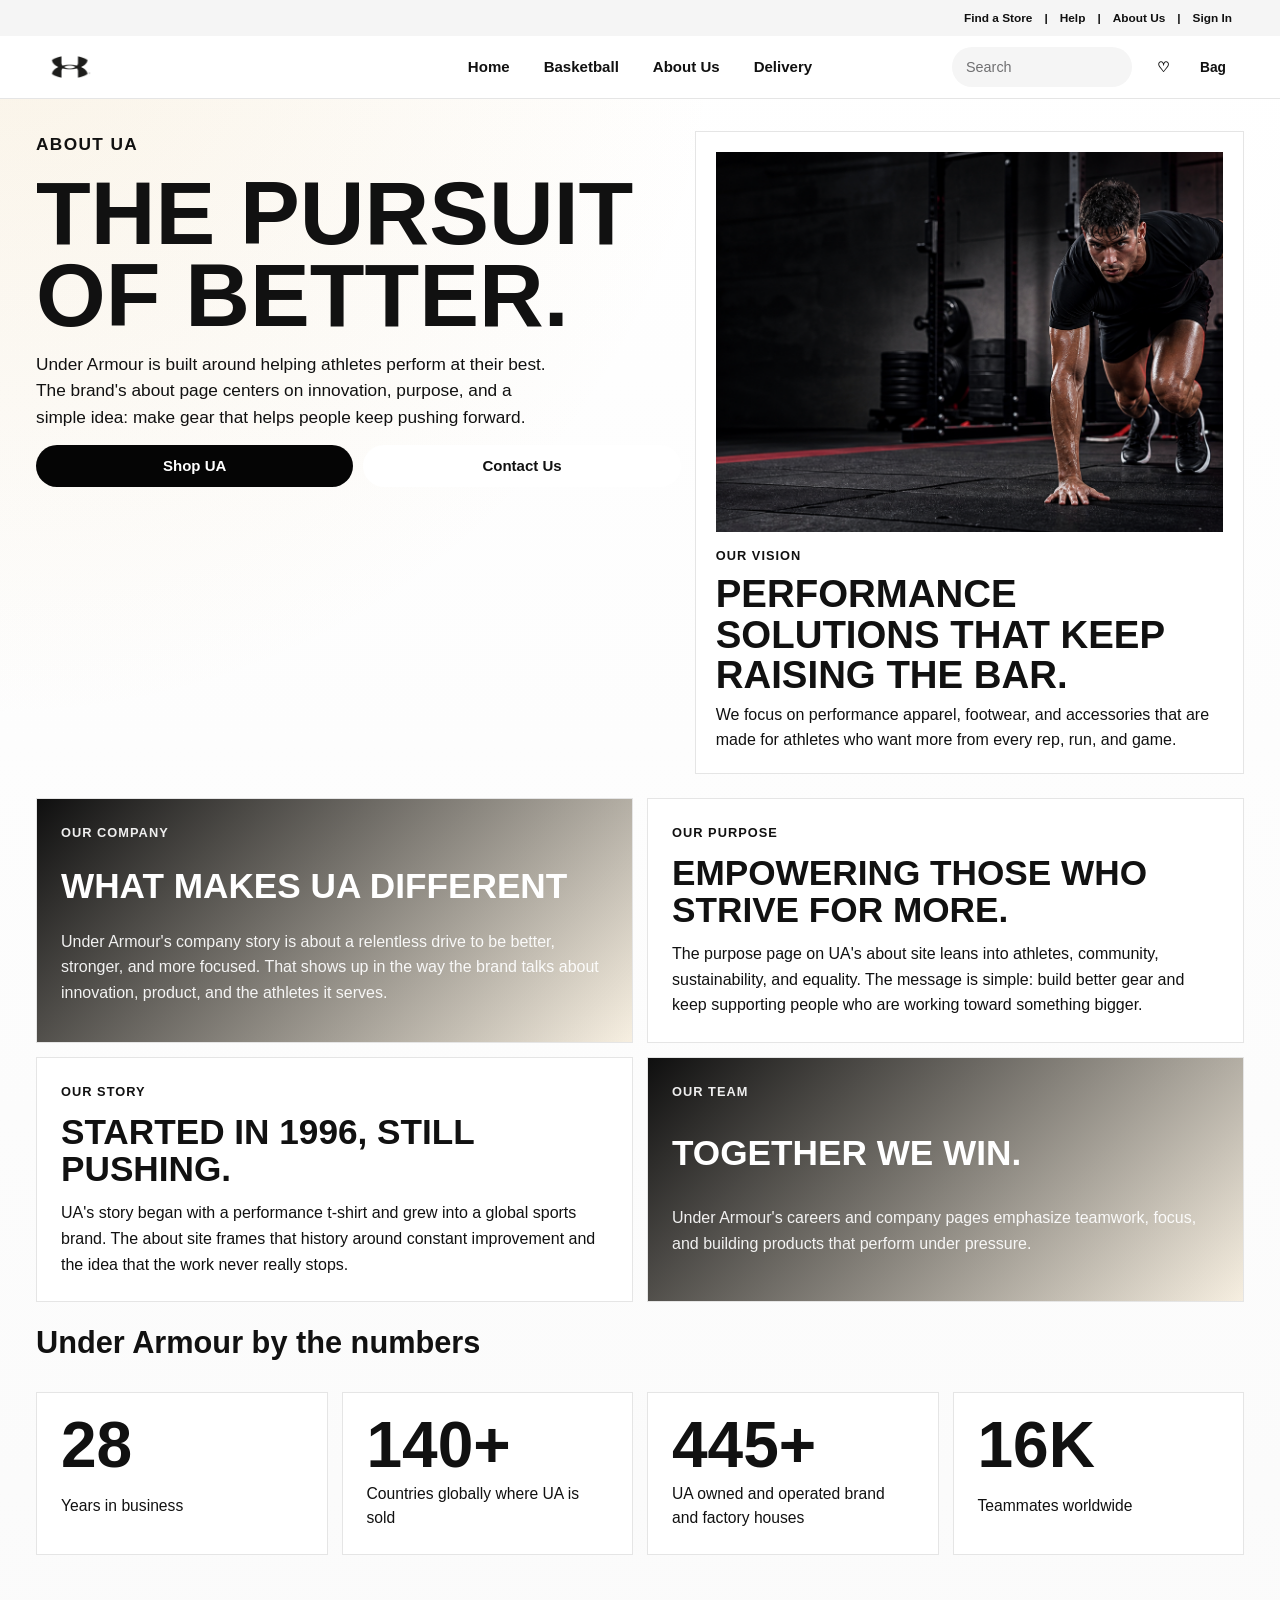
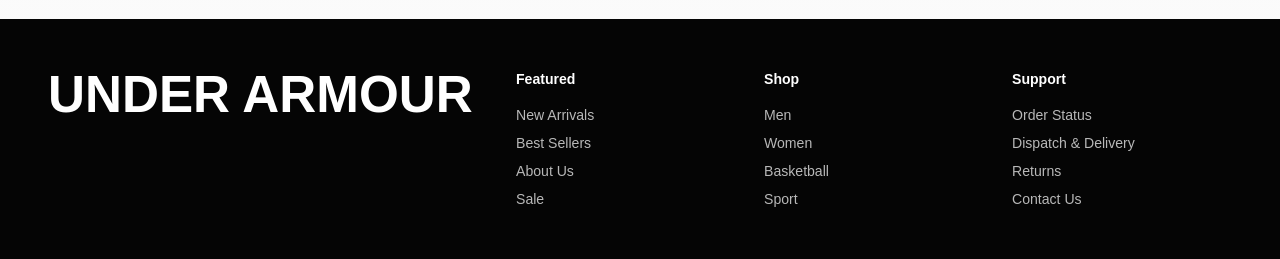
==== about.html @ 401d5ecb "Add About Us page" ====
<!DOCTYPE html>
<html lang="en">
  <head>
    <meta charset="UTF-8" />
    <meta name="viewport" content="width=device-width, initial-scale=1.0" />
    <title>About Us | Under Armour</title>
    <link rel="stylesheet" href="styles.css" />
  </head>
  <body class="utility-page">
    <header class="site-header">
      <div class="utility-bar" aria-label="Utility navigation">
        <a href="store.html">Find a Store</a>
        <span aria-hidden="true">|</span>
        <a href="support.html#help">Help</a>
        <span aria-hidden="true">|</span>
        <a href="about.html">About Us</a>
        <span aria-hidden="true">|</span>
        <a href="account.html#signin">Sign In</a>
      </div>

      <div class="main-nav">
        <a class="brand" href="index.html" aria-label="Under Armour home">
          <img class="brand-mark" src="assets/under-armour-logo.png" alt="Under Armour" />
        </a>

        <nav class="nav-links" aria-label="Primary navigation">
          <a href="index.html">Home</a>
          <a href="curry-12-team.html">Basketball</a>
          <a href="about.html">About Us</a>
          <a href="delivery.html">Delivery</a>
        </nav>

        <div class="nav-actions">
          <label class="search-pill">
            <span aria-hidden="true">Search</span>
            <input type="search" aria-label="Search products" />
          </label>
          <a class="icon-link" href="bag.html#wishlist" aria-label="Wishlist">&#9825;</a>
          <a class="icon-link" href="bag.html#bag" aria-label="Bag">Bag</a>
        </div>
      </div>
    </header>

    <main class="utility-page-main about-page-main">
      <section class="about-hero">
        <div class="utility-copy">
          <p class="product-kicker">About UA</p>
          <h1>The pursuit of better.</h1>
          <p>
            Under Armour is built around helping athletes perform at their best.
            The brand's about page centers on innovation, purpose, and a simple
            idea: make gear that helps people keep pushing forward.
          </p>
          <div class="utility-actions">
            <a class="button button-dark" href="index.html">Shop UA</a>
            <a class="button button-light" href="support.html#contact">Contact Us</a>
          </div>
        </div>

        <aside class="about-hero-panel">
          <img
            src="assets/hero-training.png"
            alt="Under Armour training gear"
          />
          <div class="about-hero-copy">
            <p class="product-kicker">Our vision</p>
            <h2>Performance solutions that keep raising the bar.</h2>
            <p>
              We focus on performance apparel, footwear, and accessories that are
              made for athletes who want more from every rep, run, and game.
            </p>
          </div>
        </aside>
      </section>

      <section class="about-section-grid" aria-label="About Under Armour sections">
        <article class="about-card about-card-dark">
          <p class="product-kicker">Our company</p>
          <h2>What makes UA different</h2>
          <p>
            Under Armour's company story is about a relentless drive to be better,
            stronger, and more focused. That shows up in the way the brand talks
            about innovation, product, and the athletes it serves.
          </p>
        </article>

        <article class="about-card">
          <p class="product-kicker">Our purpose</p>
          <h2>Empowering those who strive for more.</h2>
          <p>
            The purpose page on UA's about site leans into athletes, community,
            sustainability, and equality. The message is simple: build better gear
            and keep supporting people who are working toward something bigger.
          </p>
        </article>

        <article class="about-card">
          <p class="product-kicker">Our story</p>
          <h2>Started in 1996, still pushing.</h2>
          <p>
            UA's story began with a performance t-shirt and grew into a global
            sports brand. The about site frames that history around constant
            improvement and the idea that the work never really stops.
          </p>
        </article>

        <article class="about-card about-card-dark">
          <p class="product-kicker">Our team</p>
          <h2>Together we win.</h2>
          <p>
            Under Armour's careers and company pages emphasize teamwork, focus,
            and building products that perform under pressure.
          </p>
        </article>
      </section>

      <section class="about-stats" aria-labelledby="about-stats-title">
        <div class="section-heading">
          <h2 id="about-stats-title">Under Armour by the numbers</h2>
        </div>

        <div class="about-stats-grid">
          <article class="about-stat">
            <strong>28</strong>
            <span>Years in business</span>
          </article>
          <article class="about-stat">
            <strong>140+</strong>
            <span>Countries globally where UA is sold</span>
          </article>
          <article class="about-stat">
            <strong>445+</strong>
            <span>UA owned and operated brand and factory houses</span>
          </article>
          <article class="about-stat">
            <strong>16K</strong>
            <span>Teammates worldwide</span>
          </article>
        </div>
      </section>
    </main>

    <footer class="site-footer" id="sale">
      <div>
        <h2>Under Armour</h2>
      </div>

      <nav aria-label="Footer featured links">
        <h3>Featured</h3>
        <a href="index.html#new">New Arrivals</a>
        <a href="index.html#gear">Best Sellers</a>
        <a href="about.html">About Us</a>
        <a href="index.html#sale">Sale</a>
      </nav>

      <nav aria-label="Footer shopping links">
        <h3>Shop</h3>
        <a href="index.html#men">Men</a>
        <a href="index.html#women">Women</a>
        <a href="curry-12-team.html">Basketball</a>
        <a href="index.html#sport">Sport</a>
      </nav>

      <nav aria-label="Footer support links">
        <h3>Support</h3>
        <a href="support.html#order-status">Order Status</a>
        <a href="delivery.html">Dispatch & Delivery</a>
        <a href="support.html#returns">Returns</a>
        <a href="support.html#contact">Contact Us</a>
      </nav>
    </footer>

    <script src="site.js"></script>
  </body>
</html>
---- styles.css ----
:root {
  --black: #050505;
  --ink: #111111;
  --muted: #707072;
  --light: #f5f5f5;
  --line: #e5e5e5;
  --white: #ffffff;
  --red: #d71920;
  --blue: #2654c9;
  --green: #16805a;
  --gold: #d7a13c;
}

* {
  box-sizing: border-box;
}

html {
  scroll-behavior: smooth;
}

body {
  margin: 0;
  color: var(--ink);
  background: var(--white);
  font-family: Arial, Helvetica, sans-serif;
}

body.product-page {
  background: #fbfbfb;
}

body.utility-page {
  background:
    radial-gradient(circle at top left, rgba(215, 161, 60, 0.12), transparent 32%),
    linear-gradient(180deg, #ffffff 0%, #fafafa 100%);
}

body.event-page {
  background:
    radial-gradient(circle at top right, rgba(217, 23, 32, 0.22), transparent 34%),
    linear-gradient(180deg, #111111 0%, #050505 100%);
}

body.event-page.contest-transitioning {
  background: #050505;
}

a {
  color: inherit;
  text-decoration: none;
}

.site-header {
  position: sticky;
  top: 0;
  z-index: 50;
  background: var(--white);
}

.utility-bar {
  display: flex;
  justify-content: flex-end;
  gap: 12px;
  min-height: 36px;
  padding: 0 clamp(18px, 4vw, 48px);
  align-items: center;
  background: var(--light);
  font-size: 0.74rem;
  font-weight: 700;
}

.main-nav {
  display: grid;
  grid-template-columns: 1fr auto 1fr;
  align-items: center;
  min-height: 62px;
  padding: 0 clamp(18px, 4vw, 48px);
  border-bottom: 1px solid var(--line);
}

.brand {
  justify-self: start;
  display: inline-flex;
}

.brand-mark {
  width: 46px;
  height: 46px;
  display: block;
  object-fit: contain;
}

.nav-links {
  display: flex;
  justify-content: center;
  gap: clamp(18px, 3vw, 34px);
  font-size: 0.94rem;
  font-weight: 800;
}

.nav-links a {
  display: inline-flex;
  align-items: center;
  min-height: 62px;
  border-bottom: 2px solid transparent;
}

.nav-links a:hover {
  border-color: var(--black);
}

.nav-actions {
  justify-self: end;
  display: flex;
  align-items: center;
  gap: 12px;
}

.search-pill {
  display: flex;
  align-items: center;
  gap: 8px;
  width: 180px;
  min-height: 40px;
  padding: 0 14px;
  color: var(--muted);
  background: var(--light);
  border-radius: 999px;
  font-size: 0.9rem;
}

.search-pill input {
  width: 100%;
  min-width: 0;
  border: 0;
  outline: 0;
  background: transparent;
}

.icon-link {
  display: inline-grid;
  place-items: center;
  min-width: 38px;
  height: 38px;
  border-radius: 999px;
  font-size: 0.86rem;
  font-weight: 800;
}

.icon-link:hover,
.search-pill:hover {
  background: #e8e8e8;
}

.promo-strip {
  display: grid;
  place-items: center;
  gap: 4px;
  min-height: 70px;
  padding: 12px 18px;
  text-align: center;
  background: var(--light);
}

.promo-strip p {
  margin: 0;
  font-size: 0.98rem;
  font-weight: 800;
}

.promo-strip a {
  font-size: 0.76rem;
  font-weight: 800;
  text-decoration: underline;
  text-underline-offset: 3px;
}

.hero {
  width: min(100% - 72px, 1780px);
  margin: 0 auto;
  background: var(--black);
}

.hero-image {
  position: relative;
  min-height: clamp(440px, 63vw, 780px);
  overflow: hidden;
  background: #050505 url("assets/steph-curry-under-armour.jpg") center / cover;
}

.hero-video {
  display: block;
  width: 100%;
  height: 100%;
  min-height: inherit;
  object-fit: cover;
  object-position: center top;
}

.campaign-copy {
  display: grid;
  justify-items: center;
  gap: 14px;
  max-width: 900px;
  margin: 0 auto;
  padding: 34px 18px 62px;
  text-align: center;
}

.kicker {
  margin: 0;
  font-size: 0.98rem;
  font-weight: 900;
}

.campaign-copy h1 {
  margin: 0;
  font-size: clamp(3.2rem, 9vw, 7.8rem);
  line-height: 0.86;
  letter-spacing: 0;
  text-transform: uppercase;
}

.campaign-copy p:not(.kicker) {
  max-width: 610px;
  margin: 0;
  color: var(--ink);
  font-size: 1.12rem;
  line-height: 1.4;
}

.button-row {
  display: flex;
  flex-wrap: wrap;
  justify-content: center;
  gap: 8px;
  margin-top: 8px;
}

.button {
  display: inline-flex;
  align-items: center;
  justify-content: center;
  min-height: 42px;
  padding: 0 22px;
  border-radius: 999px;
  font-size: 0.94rem;
  font-weight: 800;
  transition: transform 160ms ease, background 160ms ease, color 160ms ease;
}

.button:hover {
  transform: translateY(-1px);
}

.button-dark {
  color: var(--white);
  background: var(--black);
}

.button-dark:hover {
  background: #404040;
}

.button-light {
  color: var(--ink);
  background: var(--white);
}

.button-light:hover {
  background: #dddddd;
}

.feature-section,
.sport-section,
.gear-section {
  width: min(100% - 72px, 1780px);
  margin: 0 auto;
  padding: 22px 0 58px;
}

.section-heading {
  display: flex;
  justify-content: space-between;
  align-items: end;
  margin-bottom: 18px;
}

.section-heading h2 {
  margin: 0;
  font-size: clamp(1.45rem, 2.4vw, 2rem);
  line-height: 1.1;
}

.feature-grid {
  display: grid;
  grid-template-columns: repeat(2, minmax(0, 1fr));
  gap: 14px;
}

.feature-card {
  position: relative;
  min-height: clamp(460px, 48vw, 760px);
  overflow: hidden;
  color: var(--white);
  background: var(--black);
}

.feature-media,
.feature-card::after {
  position: absolute;
  inset: 0;
}

.feature-media {
  background-image: url("assets/hero-training.png");
  background-size: cover;
}

.media-training {
  background-image: url("assets/stephen-curry-teamusa-basketball.jpg");
  background-position: 58% center;
}

.media-running {
  background-image: url("assets/made-for-every-move.webp");
  background-position: center top;
  filter: saturate(0.96) contrast(1.04);
}

.feature-card::after {
  content: "";
  background: linear-gradient(0deg, rgba(0, 0, 0, 0.78), rgba(0, 0, 0, 0.08) 62%);
}

.feature-content {
  position: absolute;
  right: 28px;
  bottom: 28px;
  left: 28px;
  z-index: 1;
  display: grid;
  gap: 12px;
  justify-items: start;
}

.feature-content p {
  margin: 0;
  font-size: 1rem;
  font-weight: 800;
}

.feature-content h3 {
  max-width: 11ch;
  margin: 0;
  font-size: clamp(2.6rem, 6vw, 5.8rem);
  line-height: 0.86;
  letter-spacing: 0;
  text-transform: uppercase;
}

.sport-scroller {
  display: grid;
  grid-auto-flow: column;
  grid-auto-columns: minmax(310px, 1fr);
  gap: 14px;
  overflow-x: auto;
  padding-bottom: 8px;
  scroll-snap-type: x mandatory;
}

.sport-card {
  position: relative;
  display: flex;
  align-items: end;
  min-height: 460px;
  padding: 24px;
  overflow: hidden;
  color: var(--white);
  background: var(--black);
  background-size: cover;
  background-position: center;
  scroll-snap-align: start;
}

.sport-card::after {
  content: "";
  position: absolute;
  inset: 0;
  background: linear-gradient(0deg, rgba(0, 0, 0, 0.72), rgba(0, 0, 0, 0.08) 62%);
}

.sport-card span {
  position: relative;
  z-index: 1;
  display: inline-flex;
  min-height: 40px;
  align-items: center;
  padding: 0 18px;
  color: var(--ink);
  background: var(--white);
  border-radius: 999px;
  font-weight: 800;
}

.sport-training {
  background-image: url("assets/under-armour-shirt.jpg");
  background-position: 58% center;
}

.sport-running {
  background-image:
    linear-gradient(135deg, rgba(38, 84, 201, 0.62), rgba(5, 5, 5, 0.18)),
    url("assets/steph-curry-under-armour.jpg");
  background-position: 68% center;
}

.sport-basketball {
  background-image: url("assets/stephen-curry-teamusa-basketball.jpg");
  background-position: 42% center;
}

.gear-grid {
  display: grid;
  grid-template-columns: repeat(3, minmax(0, 1fr));
  gap: 14px;
}

.gear-card {
  display: grid;
  gap: 8px;
}

.gear-card-link {
  display: grid;
  gap: 8px;
  color: inherit;
}

.gear-card-link .gear-visual {
  transition: transform 160ms ease, box-shadow 160ms ease;
}

.gear-card-link:hover .gear-visual {
  transform: translateY(-2px);
  box-shadow: 0 10px 30px rgba(0, 0, 0, 0.08);
}

.gear-card-link:hover h3 {
  color: var(--red);
}

.gear-visual {
  aspect-ratio: 1 / 1.05;
  background: var(--light);
  border-radius: 2px;
}

.visual-shoe {
  background: url("assets/curry-12-team-shoe.jpg") center / contain no-repeat #f0f0f0;
}

.visual-hoodie {
  background: url("assets/under-armour-shirt.jpg") center / contain no-repeat #f7f7f7;
}

.visual-backpack {
  background: url("https://underarmour.scene7.com/is/image/Underarmour/6005747-418_SLF_SL?rp=standard-0pad%7Cpdp&qlt=85&bgc=f0f0f0&wid=1836&hei=1950&op_usm=1.75%2C0.3%2C2%2C0&scl=0.85&size=1500%2C1500")
    center / contain no-repeat #f0f0f0;
}

.gear-card h3,
.gear-card p,
.gear-card strong {
  margin: 0;
}

.gear-card h3 {
  margin-top: 8px;
  font-size: 1rem;
}

.gear-card p {
  color: var(--muted);
}

.site-footer {
  display: grid;
  grid-template-columns: minmax(260px, 1.2fr) repeat(3, minmax(150px, 0.6fr));
  gap: 28px;
  padding: 52px clamp(18px, 4vw, 48px);
  color: var(--white);
  background: var(--black);
}

.site-footer h2,
.site-footer h3,
.site-footer p {
  margin: 0;
}

.site-footer h2 {
  font-size: clamp(2.2rem, 4vw, 4rem);
  line-height: 0.92;
  text-transform: uppercase;
}

.site-footer p {
  max-width: 360px;
  margin-top: 14px;
  color: #b8b8b8;
  line-height: 1.5;
}

.site-footer nav {
  display: grid;
  gap: 12px;
  align-content: start;
}

.site-footer h3 {
  margin-bottom: 8px;
  font-size: 0.88rem;
}

.site-footer a {
  color: #b8b8b8;
  font-size: 0.88rem;
}

.site-footer a:hover {
  color: var(--white);
}

.product-hero {
  width: min(100% - 72px, 1780px);
  margin: 0 auto;
  padding: 28px 0 64px;
}

.breadcrumbs {
  display: flex;
  flex-wrap: wrap;
  gap: 10px;
  margin-bottom: 20px;
  color: var(--muted);
  font-size: 0.82rem;
  font-weight: 700;
  text-transform: uppercase;
  letter-spacing: 0.04em;
}

.breadcrumbs a:hover {
  color: var(--ink);
}

.product-layout {
  display: grid;
  grid-template-columns: minmax(0, 1.1fr) minmax(360px, 0.9fr);
  gap: clamp(24px, 5vw, 72px);
  align-items: start;
}

.product-gallery {
  display: grid;
  gap: 14px;
}

.product-image-card {
  display: grid;
  place-items: center;
  min-height: clamp(560px, 64vw, 860px);
  margin: 0;
  padding: clamp(22px, 4vw, 48px);
  background: linear-gradient(180deg, #ffffff, #f3f3f3);
  border: 1px solid var(--line);
}

.product-image-card img {
  width: min(100%, 860px);
  height: auto;
  object-fit: contain;
  filter: drop-shadow(0 20px 36px rgba(0, 0, 0, 0.14));
}

.product-thumbs {
  display: flex;
  flex-wrap: wrap;
  gap: 10px;
}

.thumb {
  display: inline-flex;
  align-items: center;
  gap: 8px;
  min-height: 42px;
  padding: 0 14px;
  border: 1px solid var(--line);
  border-radius: 999px;
  background: var(--white);
  font: inherit;
  color: var(--ink);
  cursor: pointer;
}

.thumb.active {
  border-color: var(--black);
  box-shadow: inset 0 0 0 1px var(--black);
}

.swatch {
  width: 14px;
  height: 14px;
  border-radius: 50%;
  border: 1px solid rgba(0, 0, 0, 0.14);
}

.swatch-white {
  background: #f5f5f5;
}

.swatch-black {
  background: #101010;
}

.swatch-gray {
  background: #8f9499;
}

.swatch-castlerock {
  background: #63666a;
}

.swatch-green {
  background: #2f7d32;
}

.swatch-royal {
  background: #1f4fd7;
}

.swatch-navy {
  background: #182a5a;
}

.swatch-blue {
  background: #55a8df;
}

.swatch-purple {
  background: #6f2dbd;
}

.swatch-red {
  background: #bc2b2b;
}

.swatch-orange {
  background: #d8681d;
}

.product-summary {
  display: grid;
  gap: 18px;
  align-content: start;
  padding: clamp(8px, 1vw, 16px) 0;
}

.product-kicker {
  margin: 0;
  color: var(--muted);
  font-size: 0.8rem;
  font-weight: 800;
  letter-spacing: 0.08em;
  text-transform: uppercase;
}

.product-summary h1 {
  margin: 0;
  font-size: clamp(2.6rem, 6vw, 5.8rem);
  line-height: 0.9;
  text-transform: uppercase;
}

.price-row {
  display: flex;
  flex-wrap: wrap;
  align-items: baseline;
  gap: 12px;
}

.price-sale {
  font-size: clamp(1.5rem, 3vw, 2.4rem);
  font-weight: 900;
}

.price-original {
  color: var(--muted);
  text-decoration: line-through;
  font-weight: 700;
}

.save-pill {
  width: fit-content;
  margin: 0;
  padding: 8px 12px;
  border-radius: 999px;
  background: #f3ecec;
  color: var(--red);
  font-size: 0.88rem;
  font-weight: 800;
}

.product-subtitle {
  margin: 0;
  font-size: 1.02rem;
  font-weight: 800;
}

.product-copy {
  margin: 0;
  color: var(--ink);
  font-size: 1.05rem;
  line-height: 1.55;
}

.product-panel {
  display: grid;
  gap: 12px;
  padding: 18px;
  background: var(--white);
  border: 1px solid var(--line);
}

.panel-label {
  margin: 0;
  color: var(--muted);
  font-size: 0.8rem;
  font-weight: 800;
  letter-spacing: 0.08em;
  text-transform: uppercase;
}

.swatch-row,
.size-grid {
  display: flex;
  flex-wrap: wrap;
  gap: 10px;
}

.chip,
.size-chip {
  display: inline-flex;
  align-items: center;
  justify-content: center;
  min-height: 42px;
  padding: 0 14px;
  border: 1px solid var(--line);
  border-radius: 999px;
  background: var(--white);
  font-size: 0.92rem;
  font-weight: 700;
  cursor: pointer;
}

.chip.active,
.size-chip.active {
  border-color: var(--black);
  box-shadow: inset 0 0 0 1px var(--black);
}

.size-grid {
  display: grid;
  grid-template-columns: repeat(4, minmax(0, 1fr));
}

.size-chip {
  width: 100%;
}

.product-actions {
  display: flex;
  flex-wrap: wrap;
  gap: 10px;
}

.product-actions .button {
  flex: 1 1 180px;
}

.detail-grid {
  width: min(100% - 72px, 1780px);
  margin: 0 auto;
  padding: 0 0 56px;
  display: grid;
  grid-template-columns: repeat(3, minmax(0, 1fr));
  gap: 14px;
}

.detail-card {
  padding: 24px;
  background: var(--white);
  border: 1px solid var(--line);
}

.detail-card h2 {
  margin: 0 0 14px;
  font-size: 1.15rem;
  text-transform: uppercase;
}

.detail-card ul {
  margin: 0;
  padding-left: 18px;
  color: var(--ink);
  line-height: 1.55;
}

.review-summary {
  display: grid;
  gap: 12px;
  align-content: start;
}

.review-score {
  font-size: clamp(2.4rem, 5vw, 4.2rem);
  font-weight: 900;
  line-height: 0.9;
}

.review-meta {
  color: var(--muted);
  font-size: 0.92rem;
  font-weight: 700;
}

.utility-page-main {
  width: min(100% - 72px, 1780px);
  margin: 0 auto;
  padding: 32px 0 64px;
}

.utility-hero {
  display: grid;
  grid-template-columns: minmax(0, 1.05fr) minmax(320px, 0.95fr);
  gap: clamp(24px, 5vw, 64px);
  align-items: start;
  margin-bottom: 24px;
}

.utility-copy {
  display: grid;
  gap: 14px;
  align-content: start;
}

.utility-copy h1 {
  margin: 0;
  font-size: clamp(2.8rem, 7vw, 6rem);
  line-height: 0.92;
  text-transform: uppercase;
}

.utility-copy p {
  margin: 0;
  max-width: 54ch;
  color: var(--ink);
  font-size: 1.08rem;
  line-height: 1.55;
}

.utility-panel {
  display: grid;
  gap: 14px;
  padding: 24px;
  background: var(--white);
  border: 1px solid var(--line);
}

.utility-panel h2 {
  margin: 0;
  font-size: 1.2rem;
  text-transform: uppercase;
}

.utility-panel p {
  margin: 0;
  color: var(--ink);
  line-height: 1.55;
}

.utility-section-grid {
  display: grid;
  grid-template-columns: repeat(2, minmax(0, 1fr));
  gap: 14px;
}

.bag-list-card {
  display: grid;
  gap: 18px;
  margin: 14px 0 14px;
}

.bag-list-header {
  display: flex;
  flex-wrap: wrap;
  justify-content: space-between;
  gap: 14px;
  align-items: center;
}

.bag-list-header h2,
.bag-list-header p {
  margin: 0;
}

.bag-empty {
  display: grid;
  gap: 12px;
  justify-items: start;
  padding: 18px;
  border: 1px dashed var(--line);
  background: #fcfcfc;
}

.bag-items {
  display: grid;
  gap: 12px;
}

.bag-item {
  display: grid;
  grid-template-columns: 96px minmax(0, 1fr) auto;
  gap: 16px;
  align-items: center;
  padding: 16px;
  border: 1px solid var(--line);
  background: var(--white);
}

.bag-item img {
  width: 96px;
  height: 96px;
  object-fit: contain;
  background: #f4f4f4;
}

.bag-item h3,
.bag-item p {
  margin: 0;
}

.bag-item-meta {
  display: grid;
  gap: 6px;
}

.bag-item-actions {
  display: grid;
  justify-items: end;
  gap: 8px;
}

.bag-remove {
  padding: 0;
  border: 0;
  background: transparent;
  color: var(--red);
  font: inherit;
  font-weight: 800;
  cursor: pointer;
}

.utility-card {
  display: grid;
  gap: 12px;
  padding: 24px;
  background: var(--white);
  border: 1px solid var(--line);
}

.utility-card h2,
.utility-card h3 {
  margin: 0;
  text-transform: uppercase;
}

.utility-card h2 {
  font-size: 1.15rem;
}

.utility-card p,
.utility-card li {
  margin: 0;
  color: var(--ink);
  line-height: 1.55;
}

.utility-card ul {
  margin: 0;
  padding-left: 18px;
}

.about-page-main {
  display: grid;
  gap: 24px;
}

.about-hero {
  display: grid;
  grid-template-columns: minmax(0, 1.08fr) minmax(320px, 0.92fr);
  gap: 14px;
  align-items: start;
}

.about-hero-panel {
  display: grid;
  gap: 14px;
  padding: 20px;
  background: var(--white);
  border: 1px solid var(--line);
  min-width: 0;
}

.about-hero-panel img {
  width: 100%;
  aspect-ratio: 4 / 3;
  object-fit: cover;
  background: #f4f4f4;
}

.about-hero-copy {
  display: grid;
  gap: 8px;
  align-content: start;
}

.about-hero-copy h2 {
  margin: 0;
  font-size: clamp(1.6rem, 3.2vw, 2.4rem);
  line-height: 1.05;
  text-transform: uppercase;
}

.about-hero-copy p {
  margin: 0;
  line-height: 1.55;
  color: var(--ink);
}

.about-section-grid {
  display: grid;
  grid-template-columns: repeat(2, minmax(0, 1fr));
  gap: 14px;
}

.about-card {
  display: grid;
  gap: 12px;
  padding: 24px;
  background: var(--white);
  border: 1px solid var(--line);
}

.about-card h2 {
  margin: 0;
  font-size: clamp(1.5rem, 3vw, 2.2rem);
  line-height: 1.05;
  text-transform: uppercase;
}

.about-card p {
  margin: 0;
  line-height: 1.6;
  color: var(--ink);
}

.about-card-dark {
  background: linear-gradient(135deg, rgba(5, 5, 5, 0.96), rgba(215, 161, 60, 0.14));
  color: var(--white);
}

.about-card-dark .product-kicker,
.about-card-dark p {
  color: rgba(255, 255, 255, 0.92);
}

.about-stats {
  display: grid;
  gap: 14px;
}

.about-stats-grid {
  display: grid;
  grid-template-columns: repeat(4, minmax(0, 1fr));
  gap: 14px;
}

.about-stat {
  display: grid;
  gap: 8px;
  padding: 24px;
  background: var(--white);
  border: 1px solid var(--line);
}

.about-stat strong {
  font-size: clamp(2.4rem, 5vw, 4.6rem);
  line-height: 0.9;
  font-weight: 900;
}

.about-stat span {
  font-size: 0.98rem;
  line-height: 1.5;
  color: var(--ink);
}

.utility-banner {
  display: grid;
  gap: 10px;
  padding: 18px 20px;
  background: linear-gradient(135deg, rgba(5, 5, 5, 0.96), rgba(215, 161, 60, 0.35));
  color: var(--white);
}

.utility-banner .product-kicker {
  color: var(--gold);
}

.utility-banner p {
  margin: 0;
  max-width: 54ch;
}

.utility-actions {
  display: flex;
  flex-wrap: wrap;
  gap: 10px;
}

.utility-actions .button {
  flex: 1 1 180px;
}

.event-page .site-header {
  background: rgba(5, 5, 5, 0.92);
  backdrop-filter: blur(10px);
}

.event-page .utility-bar,
.event-page .main-nav {
  background: transparent;
}

.event-page .main-nav {
  border-bottom-color: rgba(255, 255, 255, 0.12);
}

.event-page .nav-links a,
.event-page .icon-link,
.event-page .utility-bar,
.event-page .search-pill,
.event-page .search-pill span {
  color: var(--white);
}

.event-page .search-pill {
  background: rgba(255, 255, 255, 0.08);
}

.event-page .search-pill:hover,
.event-page .icon-link:hover {
  background: rgba(255, 255, 255, 0.14);
}

.event-page .nav-links a:hover {
  border-color: var(--white);
}

.event-page.contest-transitioning .site-header,
.event-page.contest-transitioning .event-page-main {
  opacity: 0;
  filter: blur(12px);
  transform: scale(0.985);
  transition:
    opacity 650ms ease,
    filter 650ms ease,
    transform 650ms ease;
}

.event-page.contest-transition-ready .site-header,
.event-page.contest-transition-ready .event-page-main {
  opacity: 1;
  filter: blur(0);
  transform: scale(1);
}

.contest-transition-overlay {
  position: fixed;
  inset: 0;
  z-index: 9999;
  overflow: hidden;
  pointer-events: none;
  background: #050505;
}

.contest-transition-backdrop {
  position: absolute;
  inset: 0;
  background:
    radial-gradient(circle at center 35%, rgba(255, 255, 255, 0.06), transparent 22%),
    linear-gradient(180deg, rgba(10, 10, 10, 0.98), rgba(0, 0, 0, 0.98));
}

.contest-transition-sheet {
  position: absolute;
  left: 50%;
  top: 50%;
  width: min(72vw, 980px);
  aspect-ratio: 4 / 3;
  transform: translate(-50%, -50%) scale(0.985);
  background: #f7f7f7;
  box-shadow: 0 28px 80px rgba(0, 0, 0, 0.48);
  overflow: hidden;
  animation: contest-sheet 5000ms ease-out forwards;
}

.contest-transition-header {
  display: flex;
  justify-content: space-between;
  padding: 18px 24px 14px;
  font-size: 0.7rem;
  font-weight: 800;
  letter-spacing: 0.16em;
  text-transform: uppercase;
  background: #f7f7f7;
  color: #111111;
}

.contest-transition-panel {
  position: absolute;
  inset: 72px 0 0;
  padding: 20px 24px 24px;
  background: #f7f7f7;
  color: #111111;
}

.contest-transition-panel h2 {
  margin: 0 0 14px;
  font-size: clamp(2.5rem, 6vw, 5.5rem);
  line-height: 0.9;
  text-transform: uppercase;
  letter-spacing: -0.03em;
  text-align: center;
}

.contest-transition-image {
  display: block;
  width: 100%;
  height: calc(100% - 92px);
  object-fit: cover;
  object-position: center top;
  border-radius: 24px;
  box-shadow: 0 18px 46px rgba(0, 0, 0, 0.2);
}

@keyframes contest-sheet {
  0% {
    opacity: 0;
    transform: translate(-50%, -44%) scale(0.965);
  }
  10% {
    opacity: 1;
  }
  45% {
    transform: translate(-50%, -50%) scale(1);
  }
  70% {
    opacity: 1;
  }
  100% {
    opacity: 0;
    transform: translate(-50%, -52%) scale(1.01);
  }
}

.event-page-main {
  width: min(100% - 72px, 1780px);
  margin: 0 auto;
  padding: 30px 0 64px;
}

.event-hero {
  display: grid;
  grid-template-columns: minmax(0, 1.05fr) minmax(360px, 0.95fr);
  gap: clamp(24px, 5vw, 72px);
  align-items: start;
  margin-bottom: 24px;
}

.event-copy {
  display: grid;
  gap: 16px;
  color: var(--white);
}

.event-copy h1 {
  margin: 0;
  font-size: clamp(3rem, 8vw, 7rem);
  line-height: 0.88;
  text-transform: uppercase;
  overflow-wrap: anywhere;
}

.event-copy p {
  margin: 0;
  max-width: 58ch;
  color: rgba(255, 255, 255, 0.88);
  font-size: 1.05rem;
  line-height: 1.55;
}

.event-pills {
  display: flex;
  flex-wrap: wrap;
  gap: 10px;
}

.event-pill {
  display: inline-flex;
  align-items: center;
  min-height: 36px;
  padding: 0 14px;
  border-radius: 999px;
  background: rgba(255, 255, 255, 0.08);
  color: var(--white);
  font-size: 0.88rem;
  font-weight: 800;
}

.event-panel {
  display: grid;
  gap: 14px;
  padding: 24px;
  background: rgba(255, 255, 255, 0.96);
  border: 1px solid rgba(255, 255, 255, 0.12);
  min-width: 0;
}

.event-panel h2 {
  margin: 0;
  font-size: 1.4rem;
  text-transform: uppercase;
  overflow-wrap: anywhere;
}

.event-panel p {
  margin: 0;
  color: var(--ink);
  line-height: 1.55;
  overflow-wrap: anywhere;
}

.event-panel img {
  display: block;
  width: 100%;
  aspect-ratio: 4 / 3;
  object-fit: cover;
  object-position: center top;
  border-radius: 14px;
  background: #111;
}

.event-grid {
  display: grid;
  grid-template-columns: repeat(3, minmax(0, 1fr));
  gap: 14px;
  margin-bottom: 24px;
}

.event-card {
  display: grid;
  gap: 12px;
  padding: 24px;
  background: rgba(255, 255, 255, 0.98);
  border: 1px solid rgba(255, 255, 255, 0.12);
}

.event-card h2,
.event-card h3 {
  margin: 0;
  text-transform: uppercase;
  overflow-wrap: anywhere;
}

.event-card ul {
  margin: 0;
  padding-left: 18px;
  line-height: 1.55;
  overflow-wrap: anywhere;
}

.proof-section {
  display: grid;
  grid-template-columns: minmax(0, 1.15fr) minmax(320px, 0.85fr);
  gap: 14px;
  align-items: start;
}

.proof-video {
  display: grid;
  gap: 10px;
  padding: 20px;
  background: rgba(255, 255, 255, 0.98);
  border: 1px solid rgba(255, 255, 255, 0.12);
  min-width: 0;
}

.proof-video iframe {
  width: 100%;
  aspect-ratio: 16 / 9;
  border: 0;
  background: #000;
}

.proof-meta {
  display: grid;
  gap: 12px;
  align-content: start;
  padding: 24px;
  background: rgba(255, 255, 255, 0.98);
  border: 1px solid rgba(255, 255, 255, 0.12);
  min-width: 0;
}

.proof-meta h2 {
  margin: 0;
  text-transform: uppercase;
  overflow-wrap: anywhere;
}

.proof-meta p {
  margin: 0;
  line-height: 1.55;
  overflow-wrap: anywhere;
}

@media (max-width: 1040px) {
  .main-nav {
    grid-template-columns: 1fr 1fr;
  }

  .nav-links {
    order: 3;
    grid-column: 1 / -1;
    justify-content: flex-start;
    overflow-x: auto;
    padding-top: 4px;
  }

  .nav-actions {
    justify-self: end;
  }

  .feature-grid,
  .gear-grid,
  .site-footer {
    grid-template-columns: 1fr;
  }

  .product-layout,
  .detail-grid {
    grid-template-columns: 1fr;
  }

  .utility-hero,
  .utility-section-grid {
    grid-template-columns: 1fr;
  }

  .about-hero,
  .about-section-grid,
  .about-stats-grid {
    grid-template-columns: 1fr;
  }

  .event-hero,
  .event-grid,
  .proof-section {
    grid-template-columns: 1fr;
  }

  .product-image-card {
    min-height: 520px;
  }

  .contest-transition-sheet {
    width: min(88vw, 760px);
  }
}

@media (max-width: 700px) {
  .utility-bar {
    justify-content: center;
  }

  .main-nav {
    padding: 10px 14px;
  }

  .nav-actions {
    gap: 6px;
  }

  .search-pill {
    width: 118px;
  }

  .hero,
  .feature-section,
  .sport-section,
  .gear-section,
  .product-hero,
  .detail-grid,
  .utility-page-main {
    width: calc(100% - 28px);
  }

  .hero-image {
    min-height: 520px;
    background-position: 60% center;
  }

  .campaign-copy {
    padding-top: 26px;
  }

  .button {
    width: 100%;
  }

  .button-row {
    width: 100%;
  }

  .feature-card {
    min-height: 540px;
  }

  .sport-scroller {
    grid-auto-columns: minmax(260px, 82vw);
  }

  .site-footer {
    padding-inline: 18px;
  }

  .product-image-card {
    padding: 18px;
    min-height: 420px;
  }

  .product-summary h1 {
    font-size: clamp(2.2rem, 12vw, 4rem);
  }

  .size-grid {
    grid-template-columns: repeat(2, minmax(0, 1fr));
  }

  .product-actions .button {
    width: 100%;
  }

  .utility-actions .button {
    width: 100%;
  }

  .bag-item {
    grid-template-columns: 1fr;
  }

  .bag-item-actions {
    justify-items: start;
  }

  .event-page-main {
    width: calc(100% - 28px);
  }

  .contest-transition-sheet {
    width: calc(100vw - 28px);
    aspect-ratio: 1 / 1.15;
  }

  .contest-transition-panel {
    inset: 64px 0 0;
    padding: 16px;
  }

  .contest-transition-panel h2 {
    font-size: clamp(2rem, 10vw, 3.2rem);
  }
}
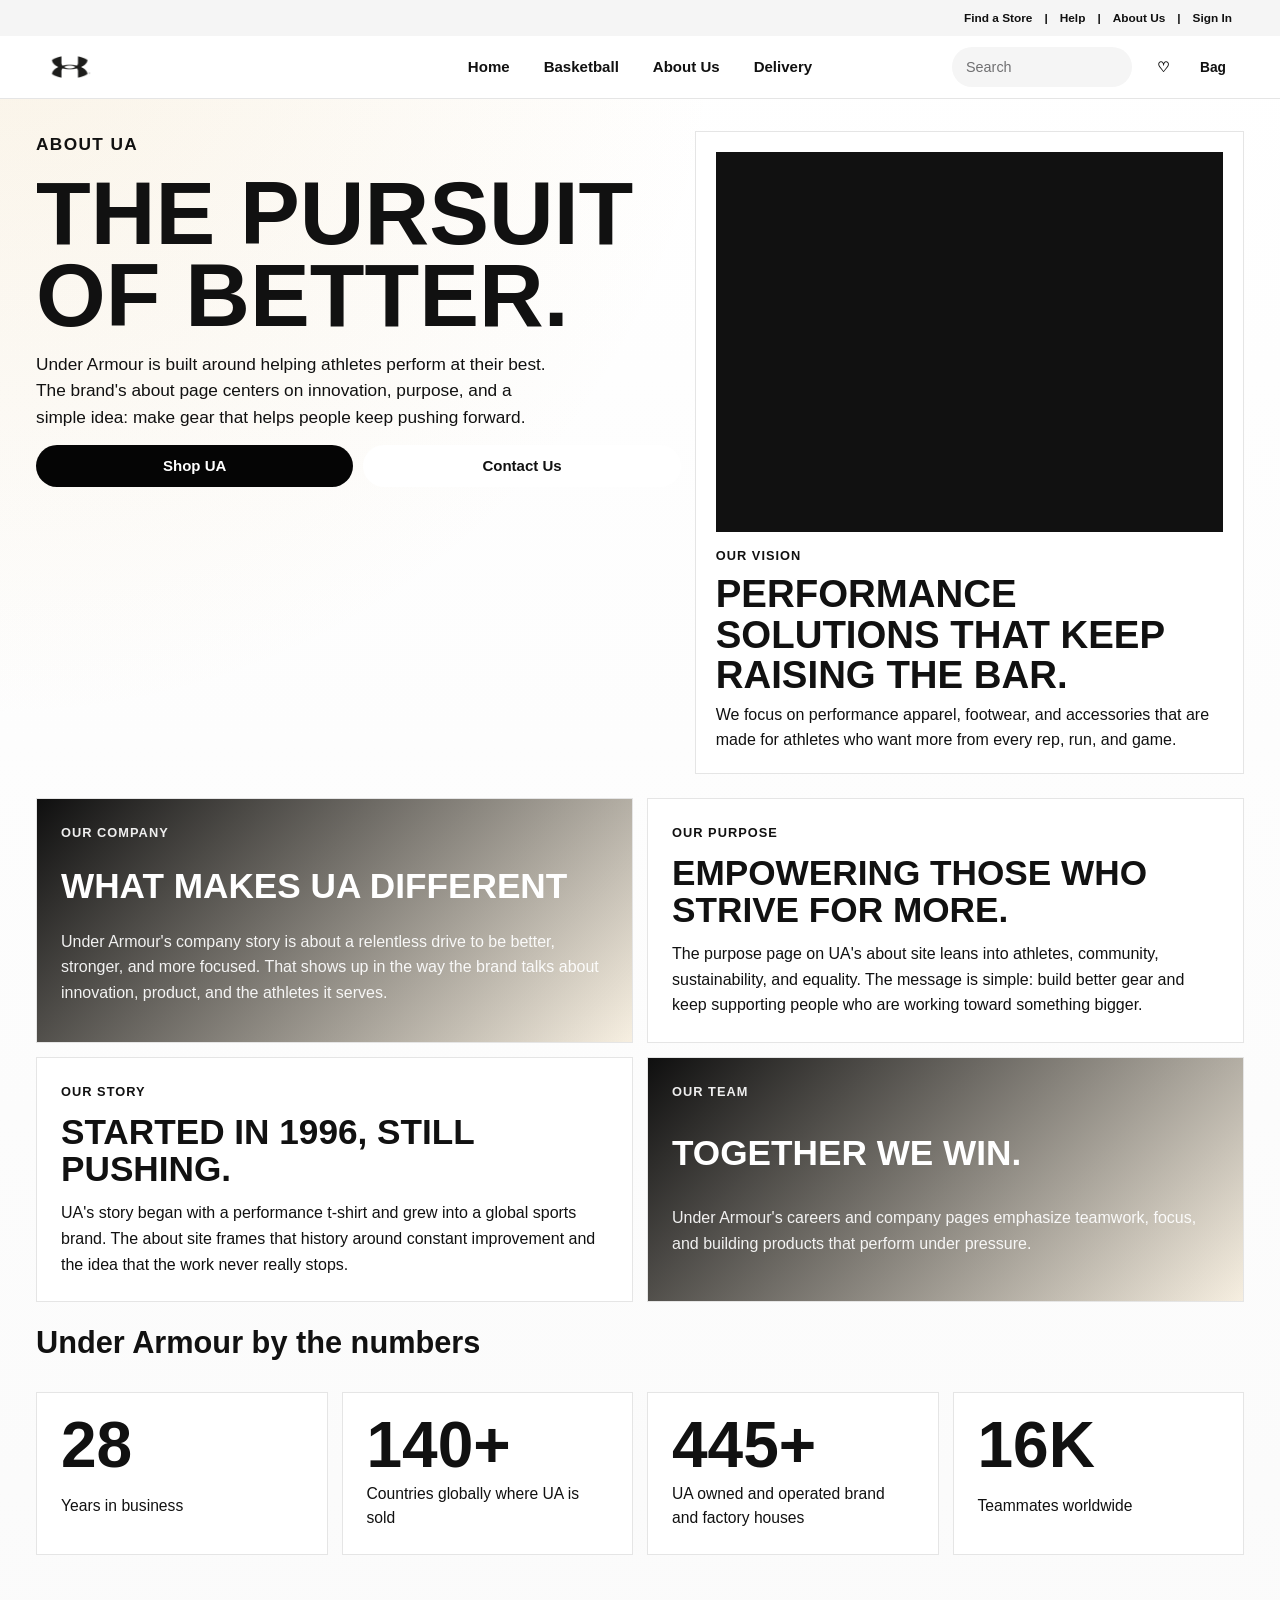
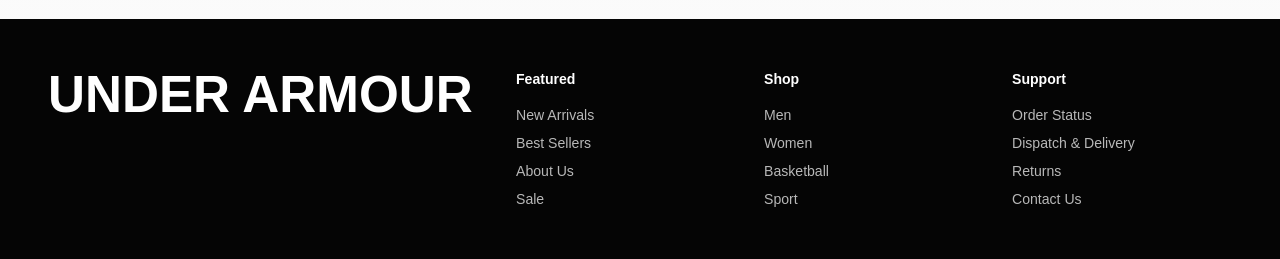
==== commit 8ae24a4f: "Add About page hero video" ====
--- a/about.html
+++ b/about.html
@@ -58,10 +58,18 @@
         </div>
 
         <aside class="about-hero-panel">
-          <img
-            src="assets/hero-training.png"
-            alt="Under Armour training gear"
-          />
+          <video
+            class="about-hero-video"
+            autoplay
+            muted
+            loop
+            playsinline
+            preload="auto"
+            aria-label="About page hero video"
+          >
+            <source src="assets/about-hero.mp4" type="video/mp4" />
+            <source src="assets/about-hero.mov" type="video/quicktime" />
+          </video>
           <div class="about-hero-copy">
             <p class="product-kicker">Our vision</p>
             <h2>Performance solutions that keep raising the bar.</h2>
--- a/styles.css
+++ b/styles.css
@@ -1030,6 +1030,15 @@
   background: #f4f4f4;
 }
 
+.about-hero-video {
+  width: 100%;
+  aspect-ratio: 4 / 3;
+  object-fit: cover;
+  object-position: center top;
+  background: #111111;
+  display: block;
+}
+
 .about-hero-copy {
   display: grid;
   gap: 8px;
